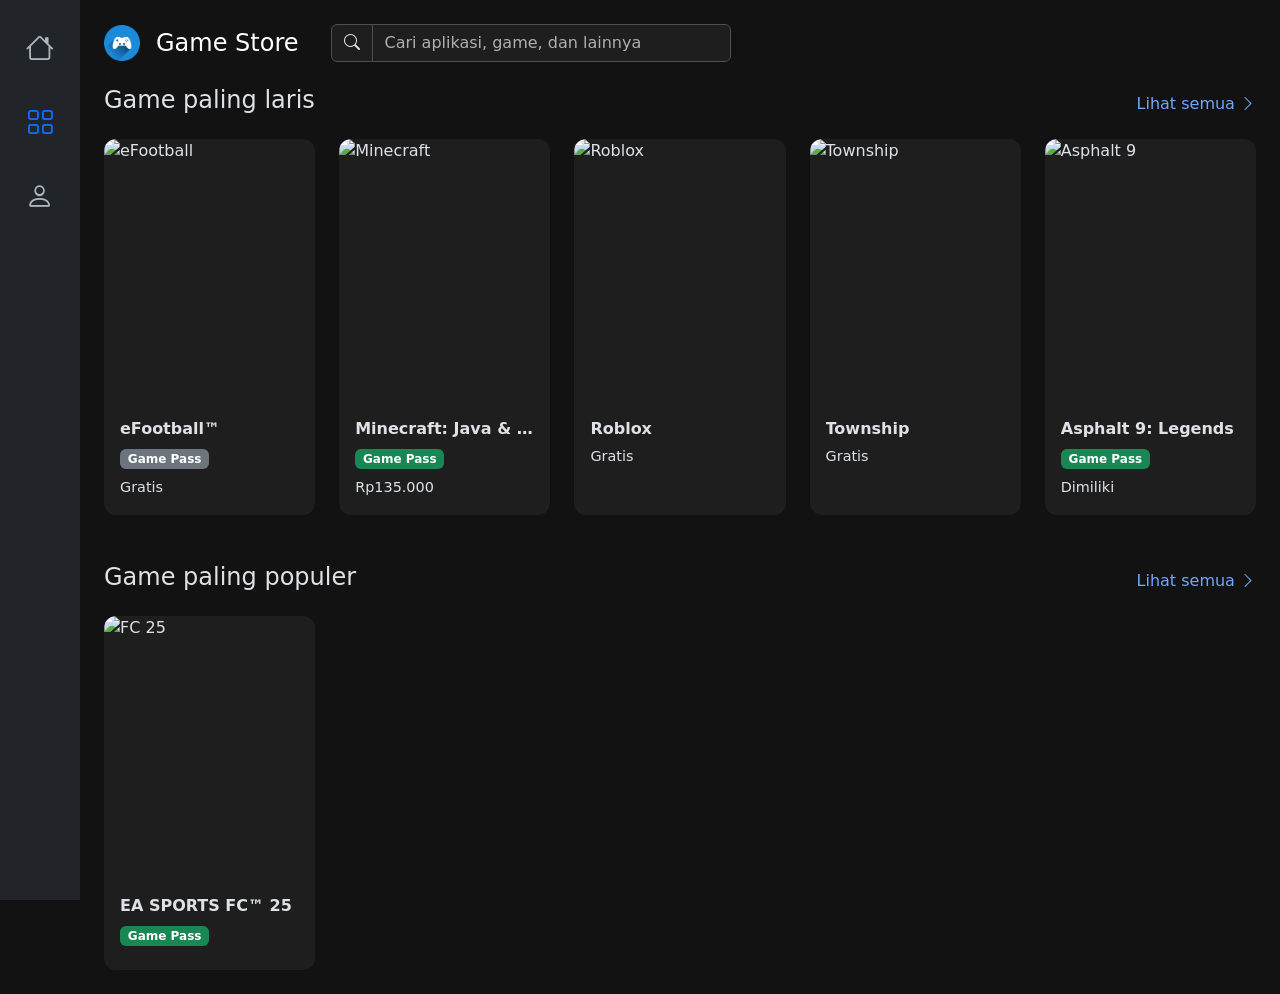
==== kategori.html @ 6d3546c5 "01" ====
<!DOCTYPE html>
<html lang="id" data-bs-theme="dark">
<head>
    <meta charset="UTF-8">
    <meta name="viewport" content="width=device-width, initial-scale=1.0">
    <title>Game Store</title>
    <link href="assets/img/video-games-icon-png-9.jpg" rel="icon">
    <link href="assets/img/video-games-icon-png-9.jpg" rel="apple-touch-icon">
    <link href="https://cdn.jsdelivr.net/npm/bootstrap@5.3.3/dist/css/bootstrap.min.css" rel="stylesheet">
    <link href="https://cdn.jsdelivr.net/npm/bootstrap-icons@1.11.3/font/bootstrap-icons.min.css" rel="stylesheet">
    <link rel="stylesheet" href="assets/style.css">
</head>
<body>

    <div class="d-flex">
        <nav class="sidebar offcanvas-lg offcanvas-start p-3 bg-dark" tabindex="-1">
            <div class="offcanvas-header d-lg-none">
                <h5 class="offcanvas-title" id="sidebarLabel">Menu</h5>
                <button type="button" class="btn-close" data-bs-dismiss="offcanvas" aria-label="Close" data-bs-target="#sidebar"></button>
            </div>
            <div class="offcanvas-body d-flex flex-column p-0">
                <ul class="nav nav-pills flex-column mb-auto">
                    <li class="nav-item">
                        <a href="index.html" class="nav-link" title="Beranda"><i class="bi bi-house"></i></a>
                    </li>
                    <li class="nav-item">
                        <a href="kategori.html" class="nav-link active" title="Kategori"><i class="bi bi-grid"></i></a>
                    </li>
                    <li>
                        <a href="profile.html" class="nav-link" title="Profil"><i class="bi bi-person"></i></a>
                    </li>
                </ul>
            </div>
        </nav>

        <main class="content-area p-4">
            <header class="d-flex align-items-center gap-3 mb-4">
                <!-- <button class="btn d-lg-none p-0" type="button" data-bs-toggle="offcanvas" data-bs-target="#sidebar" aria-controls="sidebar">
                    <i class="bi bi-list fs-2"></i>
                </button> -->
                <a href="index.html" class="d-flex align-items-center gap-3 text-decoration-none text-white me-3">
                    <img src="assets/img/video-games-icon-png-9.jpg" alt="Game Store Logo" class="header-icon">
                    <h1 class="h4 mb-0 d-none d-sm-block">Game Store</h1>
                </a>
                <div class="input-group search-bar-wrapper flex-grow-1">
                    <span class="input-group-text"><i class="bi bi-search"></i></span>
                    <input type="text" class="form-control search-bar" placeholder="Cari aplikasi, game, dan lainnya">
                </div>
            </header>

            <section class="mb-5">
                <div class="d-flex justify-content-between align-items-center mb-3">
                    <h2 class="h4">Game paling laris</h2>
                    <a href="#" class="text-decoration-none">Lihat semua <i class="bi bi-chevron-right"></i></a>
                </div>
                
                <div class="row row-cols-2 row-cols-sm-2 row-cols-md-3 row-cols-lg-4 row-cols-xl-5 g-4">
                    <div class="col">
                        <div class="card game-card h-100">
                            <img src="https://placehold.co/600x800/2a9d8f/white?text=eFootball" class="card-img-top" alt="eFootball">
                            <div class="card-body">
                                <h5 class="card-title">eFootball™</h5>
                                <span class="badge bg-secondary mb-2">Game Pass</span>
                                <p class="card-text price">Gratis</p>
                            </div>
                        </div>
                    </div>
                    <div class="col">
                        <div class="card game-card h-100">
                            <img src="https://placehold.co/600x800/e9c46a/black?text=Minecraft" class="card-img-top" alt="Minecraft">
                            <div class="card-body">
                                <h5 class="card-title">Minecraft: Java & Bedrock</h5>
                                <span class="badge bg-success mb-2">Game Pass</span>
                                <p class="card-text price">Rp135.000</p>
                            </div>
                        </div>
                    </div>
                    <div class="col">
                        <div class="card game-card h-100">
                            <img src="https://placehold.co/600x800/f4a261/black?text=Roblox" class="card-img-top" alt="Roblox">
                            <div class="card-body">
                                <h5 class="card-title">Roblox</h5>
                                <p class="card-text price">Gratis</p>
                            </div>
                        </div>
                    </div>
                    <div class="col">
                        <div class="card game-card h-100">
                            <img src="https://placehold.co/600x800/e76f51/white?text=Township" class="card-img-top" alt="Township">
                            <div class="card-body">
                                <h5 class="card-title">Township</h5>
                                <p class="card-text price">Gratis</p>
                            </div>
                        </div>
                    </div>
                    <div class="col">
                        <div class="card game-card h-100">
                            <img src="https://placehold.co/600x800/264653/white?text=Asphalt+9" class="card-img-top" alt="Asphalt 9">
                            <div class="card-body">
                                <h5 class="card-title">Asphalt 9: Legends</h5>
                                <span class="badge bg-success mb-2">Game Pass</span>
                                <p class="card-text price">Dimiliki</p>
                            </div>
                        </div>
                    </div>
                </div>
            </section>

            <section>
                <div class="d-flex justify-content-between align-items-center mb-3">
                    <h2 class="h4">Game paling populer</h2>
                    <a href="#" class="text-decoration-none">Lihat semua <i class="bi bi-chevron-right"></i></a>
                </div>
                
                <div class="row row-cols-2 row-cols-sm-2 row-cols-md-3 row-cols-lg-4 row-cols-xl-5 g-4">
                    <div class="col">
                        <div class="card game-card h-100">
                            <img src="https://placehold.co/600x800/9b59b6/white?text=FC+25" class="card-img-top" alt="FC 25">
                            <div class="card-body">
                                <h5 class="card-title">EA SPORTS FC™ 25</h5>
                                <span class="badge bg-success mb-2">Game Pass</span>
                            </div>
                        </div>
                    </div>
                    </div>
            </section>
        </main>

        <a href="#" class="scroll-top d-flex align-items-center justify-content-center">
            <i class="bi bi-arrow-up-short"></i>
        </a>
    </div>

    <nav class="mobile-bottom-nav d-lg-none">
        <a href="index.html" class="nav-link">
            <i class="bi bi-house"></i>
            <span>Beranda</span>
        </a>
        <a href="kategori.html" class="nav-link active">
            <i class="bi bi-grid"></i>
            <span>Kategori</span>
        </a>
        <a href="profile.html" class="nav-link">
            <i class="bi bi-person"></i>
            <span>Profil</span>
        </a>
    </nav>

    <script src="https://cdn.jsdelivr.net/npm/bootstrap@5.3.3/dist/js/bootstrap.bundle.min.js"></script>

    <script>
        // --- Script untuk Popover (Sudah ada) ---
        const popoverTriggerList = document.querySelectorAll('[data-bs-toggle="popover"]');
        const popoverList = [...popoverTriggerList].map(popoverTriggerEl => new bootstrap.Popover(popoverTriggerEl, {
            container: 'body'
        }));

        // --- BARU: Script untuk Scroll-to-Top ---
        const scrollTop = document.querySelector('.scroll-top');
        if (scrollTop) {
            const togglescrollTop = function() {
                window.scrollY > 100 ? scrollTop.classList.add('active') : scrollTop.classList.remove('active');
            }
            window.addEventListener('load', togglescrollTop);
            document.addEventListener('scroll', togglescrollTop);
            scrollTop.addEventListener('click', (e) => {
                e.preventDefault();
                window.scrollTo({
                    top: 0,
                    behavior: 'smooth'
                });
            });
        }
    </script>
</body>
</html>
---- assets/style.css ----
/* Mengatur warna dasar untuk tema gelap */
:root {
    --sidebar-width: 80px;
    --dark-bg: #121212;
    --card-bg: #1e1e1e;
    --hover-bg: #2a2a2a;
    --white-bg: #c7e9ef;
}

body {
    background-color: var(--dark-bg);
    min-height: 100vh;
    overflow-x: hidden; /* Mencegah scroll horizontal */
}

/* --- Sidebar Responsif --- */

/* Aturan untuk Desktop (Layar Lebar): Sidebar menempel/fixed */
@media (min-width: 992px) {
    .sidebar.offcanvas-lg {
        /* Override perilaku offcanvas Bootstrap di desktop */
        transform: none;
        visibility: visible !important;
        
        /* Terapkan gaya sidebar fixed HANYA di desktop */
        width: var(--sidebar-width);
        height: 100vh;
        position: fixed;
        top: 0;
        left: 0;
        /* DIUBAH: Warna background menjadi biru */
        background-color: var(--card-bg);
        z-index: 1000;
    }

    .content-area {
        margin-left: var(--sidebar-width);
        width: calc(100% - var(--sidebar-width));
    }
}

/* Aturan untuk Mobile (Layar Kecil): Layout full-width */
@media (max-width: 991.98px) {
    .sidebar.offcanvas-start {
        width: var(--sidebar-width);
    }
    
    .sidebar .offcanvas-body {
        padding: 0 !important;
    }

    .content-area {
        margin-left: 0;
        width: 100%;
    }
}

/* Style Link Sidebar Umum (Berlaku di mobile & desktop) */
.sidebar .nav-link {
    font-size: 1.75rem;
    color: var(--bs-gray-500);
    text-align: center;
    padding: 0.75rem 0;
    border-radius: 0.5rem;
    margin-bottom: 0.5rem;
}

.sidebar .nav-link:hover {
    color: var(--bs-light);
    background-color: var(--hover-bg);
}

.sidebar .nav-link.active {
    color: var(--bs-primary);
    background-color: transparent;
}

/* --- Header --- */
.header-icon {
    height: 36px;
    width: auto;
    border-radius: 6px;
}

.search-bar-wrapper {
    max-width: 400px;
}

.search-bar-wrapper .input-group-text,
.search-bar {
    background-color: var(--card-bg);
    border: 1px solid var(--bs-border-color);
}

.search-bar:focus {
    background-color: var(--card-bg);
    box-shadow: none;
    border-color: var(--bs-primary);
}

/* --- Game Cards --- */
.game-card {
    background-color: var(--card-bg);
    border: none;
    border-radius: 0.75rem;
    overflow: hidden;
    color: var(--bs-body-color);
}

.game-card img {
    aspect-ratio: 4 / 5;
    object-fit: cover;
}

.game-card .card-body {
    padding: 1rem;
}

.game-card .card-title {
    font-size: 1rem;
    font-weight: 600;
    white-space: nowrap;
    overflow: hidden;
    text-overflow: ellipsis;
}

.game-card .price {
    font-size: 0.9rem;
    font-weight: 500;
    margin-bottom: 0;
}

/* --- Profile List (profile.html) --- */
.profile-list .list-group-item {
    background-color: var(--card-bg);
    border: 1px solid var(--bs-border-color);
    margin-bottom: 0.75rem;
    border-radius: 0.75rem !important;
    padding: 1.25rem;
    transition: background-color 0.2s ease-in-out;
}

.profile-list .list-group-item:hover {
    background-color: var(--hover-bg);
}

.profile-list .list-group-item i {
    color: var(--bs-gray-400);
}

.profile-list .list-group-item strong {
    font-size: 1rem;
    color: var(--bs-body-color);
}
/* --- Penyesuaian Swiper Slider --- */
.member-slider {
    /* Beri sedikit ruang agar tombol navigasi tidak menimpa kartu */
    padding: 0 40px;
}

.swiper-button-next::after,
.swiper-button-prev::after {
    /* Membuat ikon panah lebih kecil */
    font-size: 1.5rem !important;
}

.swiper-button-next,
.swiper-button-prev {
    /* Mengubah warna panah menjadi putih agar terlihat */
    color: var(--bs-light) !important;
    opacity: 0.6;
    transition: opacity 0.2s ease;
}

.swiper-button-next:hover,
.swiper-button-prev:hover {
    opacity: 1;
}

/* Sembunyikan tombol di layar sangat kecil agar tidak sempit */
@media (max-width: 576px) {
    .member-slider {
        padding: 0;
    }
    .swiper-button-next,
    .swiper-button-prev {
        display: none;
    }
}
/* --- BARU: Tombol Scroll ke Atas --- */
.scroll-top {
  position: fixed;
  visibility: hidden;
  opacity: 0;
  right: 15px;
  bottom: 15px; /* Akan diubah di mobile */
  z-index: 999;
  background: var(--bs-primary); /* Menggunakan warna biru Bootstrap */
  width: 40px;
  height: 40px;
  border-radius: 50%;
  transition: all 0.4s;
  text-decoration: none;
}

.scroll-top i {
  font-size: 28px;
  color: #fff;
  line-height: 0;
}

.scroll-top:hover {
  background: #0b5ed7; /* Biru sedikit lebih gelap saat hover */
  color: #fff;
}

.scroll-top.active {
  visibility: visible;
  opacity: 1;
}

/* --- BARU: Navigasi Bawah Mobile --- */
.mobile-bottom-nav {
  position: fixed;
  bottom: 0;
  left: 0;
  right: 0;
  z-index: 1000;
  background-color: var(--card-bg); /* Menggunakan warna card dari tema Anda */
  border-top: 1px solid var(--bs-border-color);
  padding: 0.5rem 0;
  display: flex;
  justify-content: space-around;
  box-shadow: 0 -2px 10px rgba(0,0,0,0.2); /* Bayangan agar terlihat */
}

.mobile-bottom-nav .nav-link {
  display: flex;
  flex-direction: column;
  align-items: center;
  text-align: center;
  color: var(--bs-gray-500); /* Warna ikon non-aktif */
  font-size: 0.75rem;
  padding: 0.25rem 0.5rem;
  text-decoration: none;
}

.mobile-bottom-nav .nav-link i {
  font-size: 1.5rem;
  margin-bottom: 2px;
}

.mobile-bottom-nav .nav-link.active {
  color: var(--bs-primary); /* Warna ikon aktif */
  background-color: transparent;
}

/* Penyesuaian untuk mobile agar konten tidak tertutup nav */
@media (max-width: 991.98px) {
  body {
    /* Beri ruang di bawah untuk nav */
    padding-bottom: 70px !important; 
  }
  
  .scroll-top {
    /* Naikkan tombol scroll agar di atas nav */
    bottom: 85px; 
  }
}
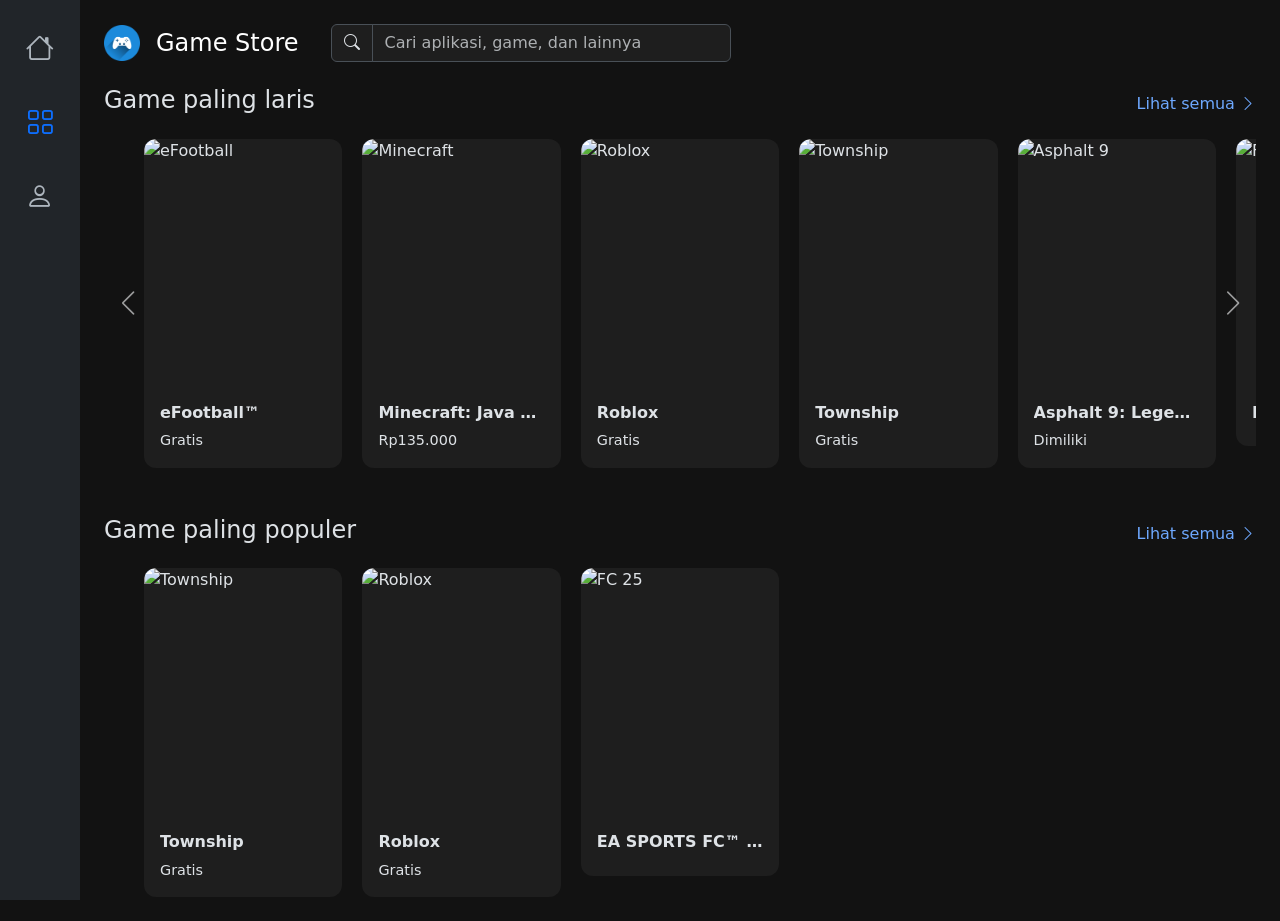
==== commit 286d4ac8: "02" ====
--- a/kategori.html
+++ b/kategori.html
@@ -8,6 +8,7 @@
     <link href="assets/img/video-games-icon-png-9.jpg" rel="apple-touch-icon">
     <link href="https://cdn.jsdelivr.net/npm/bootstrap@5.3.3/dist/css/bootstrap.min.css" rel="stylesheet">
     <link href="https://cdn.jsdelivr.net/npm/bootstrap-icons@1.11.3/font/bootstrap-icons.min.css" rel="stylesheet">
+    <link rel="stylesheet" href="https://cdn.jsdelivr.net/npm/swiper@11/swiper-bundle.min.css" />
     <link rel="stylesheet" href="assets/style.css">
 </head>
 <body>
@@ -35,9 +36,6 @@
 
         <main class="content-area p-4">
             <header class="d-flex align-items-center gap-3 mb-4">
-                <!-- <button class="btn d-lg-none p-0" type="button" data-bs-toggle="offcanvas" data-bs-target="#sidebar" aria-controls="sidebar">
-                    <i class="bi bi-list fs-2"></i>
-                </button> -->
                 <a href="index.html" class="d-flex align-items-center gap-3 text-decoration-none text-white me-3">
                     <img src="assets/img/video-games-icon-png-9.jpg" alt="Game Store Logo" class="header-icon">
                     <h1 class="h4 mb-0 d-none d-sm-block">Game Store</h1>
@@ -51,78 +49,117 @@
             <section class="mb-5">
                 <div class="d-flex justify-content-between align-items-center mb-3">
                     <h2 class="h4">Game paling laris</h2>
-                    <a href="#" class="text-decoration-none">Lihat semua <i class="bi bi-chevron-right"></i></a>
+                    <a href="ketegori_palinglaris.html" class="text-decoration-none">Lihat semua <i class="bi bi-chevron-right"></i></a>
                 </div>
                 
-                <div class="row row-cols-2 row-cols-sm-2 row-cols-md-3 row-cols-lg-4 row-cols-xl-5 g-4">
-                    <div class="col">
-                        <div class="card game-card h-100">
-                            <img src="https://placehold.co/600x800/2a9d8f/white?text=eFootball" class="card-img-top" alt="eFootball">
-                            <div class="card-body">
-                                <h5 class="card-title">eFootball™</h5>
-                                <span class="badge bg-secondary mb-2">Game Pass</span>
-                                <p class="card-text price">Gratis</p>
-                            </div>
-                        </div>
+                <div class="swiper member-slider game-slider-laris">
+                    <div class="swiper-wrapper">
+                        
+                        <div class="swiper-slide">
+                            <div class="card game-card h-100">
+                                <img src="https://placehold.co/600x800/2a9d8f/white?text=eFootball" class="card-img-top" alt="eFootball">
+                                <div class="card-body">
+                                    <h5 class="card-title">eFootball™</h5>
+                                    <span class="badge bg-secondary mb-2"></span>
+                                    <p class="card-text price">Gratis</p>
+                                </div>
+                            </div>
+                        </div>
+                        <div class="swiper-slide">
+                            <div class="card game-card h-100">
+                                <img src="https://placehold.co/600x800/e9c46a/black?text=Minecraft" class="card-img-top" alt="Minecraft">
+                                <div class="card-body">
+                                    <h5 class="card-title">Minecraft: Java & Bedrock</h5>
+                                    <span class="badge bg-success mb-2"></span>
+                                    <p class="card-text price">Rp135.000</p>
+                                </div>
+                            </div>
+                        </div>
+                        <div class="swiper-slide">
+                            <div class="card game-card h-100">
+                                <img src="https://placehold.co/600x800/f4a261/black?text=Roblox" class="card-img-top" alt="Roblox">
+                                <div class="card-body">
+                                    <h5 class="card-title">Roblox</h5>
+                                    <p class="card-text price">Gratis</p>
+                                </div>
+                            </div>
+                        </div>
+                        <div class="swiper-slide">
+                            <div class="card game-card h-100">
+                                <img src="https://placehold.co/600x800/e76f51/white?text=Township" class="card-img-top" alt="Township">
+                                <div class="card-body">
+                                    <h5 class="card-title">Township</h5>
+                                    <p class="card-text price">Gratis</p>
+                                </div>
+                            </div>
+                        </div>
+                        <div class="swiper-slide">
+                            <div class="card game-card h-100">
+                                <img src="https://placehold.co/600x800/264653/white?text=Asphalt+9" class="card-img-top" alt="Asphalt 9">
+                                <div class="card-body">
+                                    <h5 class="card-title">Asphalt 9: Legends</h5>
+                                    <span class="badge bg-success mb-2"></span>
+                                    <p class="card-text price">Dimiliki</p>
+                                </div>
+                            </div>
+                        </div>
+                        <div class="swiper-slide">
+                            <div class="card game-card h-100">
+                                <img src="https://placehold.co/600x800/9b59b6/white?text=FC+25" class="card-img-top" alt="FC 25">
+                                <div class="card-body">
+                                    <h5 class="card-title">EA SPORTS FC™ 25</h5>
+                                    <span class="badge bg-success mb-2"></span>
+                                </div>
+                            </div>
+                        </div>
+
                     </div>
-                    <div class="col">
-                        <div class="card game-card h-100">
-                            <img src="https://placehold.co/600x800/e9c46a/black?text=Minecraft" class="card-img-top" alt="Minecraft">
-                            <div class="card-body">
-                                <h5 class="card-title">Minecraft: Java & Bedrock</h5>
-                                <span class="badge bg-success mb-2">Game Pass</span>
-                                <p class="card-text price">Rp135.000</p>
-                            </div>
-                        </div>
-                    </div>
-                    <div class="col">
-                        <div class="card game-card h-100">
-                            <img src="https://placehold.co/600x800/f4a261/black?text=Roblox" class="card-img-top" alt="Roblox">
-                            <div class="card-body">
-                                <h5 class="card-title">Roblox</h5>
-                                <p class="card-text price">Gratis</p>
-                            </div>
-                        </div>
-                    </div>
-                    <div class="col">
-                        <div class="card game-card h-100">
-                            <img src="https://placehold.co/600x800/e76f51/white?text=Township" class="card-img-top" alt="Township">
-                            <div class="card-body">
-                                <h5 class="card-title">Township</h5>
-                                <p class="card-text price">Gratis</p>
-                            </div>
-                        </div>
-                    </div>
-                    <div class="col">
-                        <div class="card game-card h-100">
-                            <img src="https://placehold.co/600x800/264653/white?text=Asphalt+9" class="card-img-top" alt="Asphalt 9">
-                            <div class="card-body">
-                                <h5 class="card-title">Asphalt 9: Legends</h5>
-                                <span class="badge bg-success mb-2">Game Pass</span>
-                                <p class="card-text price">Dimiliki</p>
-                            </div>
-                        </div>
-                    </div>
+                    <div class="swiper-button-next"></div>
+                    <div class="swiper-button-prev"></div>
                 </div>
             </section>
 
             <section>
                 <div class="d-flex justify-content-between align-items-center mb-3">
                     <h2 class="h4">Game paling populer</h2>
-                    <a href="#" class="text-decoration-none">Lihat semua <i class="bi bi-chevron-right"></i></a>
+                    <a href="kategori_populer.html" class="text-decoration-none">Lihat semua <i class="bi bi-chevron-right"></i></a>
                 </div>
                 
-                <div class="row row-cols-2 row-cols-sm-2 row-cols-md-3 row-cols-lg-4 row-cols-xl-5 g-4">
-                    <div class="col">
-                        <div class="card game-card h-100">
-                            <img src="https://placehold.co/600x800/9b59b6/white?text=FC+25" class="card-img-top" alt="FC 25">
-                            <div class="card-body">
-                                <h5 class="card-title">EA SPORTS FC™ 25</h5>
-                                <span class="badge bg-success mb-2">Game Pass</span>
-                            </div>
-                        </div>
+                <div class="swiper member-slider game-slider-populer">
+                    <div class="swiper-wrapper">
+                        
+                        <div class="swiper-slide">
+                            <div class="card game-card h-100">
+                                <img src="https://placehold.co/600x800/9b59b6/white?text=FC+25" class="card-img-top" alt="FC 25">
+                                <div class="card-body">
+                                    <h5 class="card-title">EA SPORTS FC™ 25</h5>
+                                    <span class="badge bg-success mb-2"></span>
+                                </div>
+                            </div>
+                        </div>
+                         <div class="swiper-slide">
+                            <div class="card game-card h-100">
+                                <img src="https://placehold.co/600x800/e76f51/white?text=Township" class="card-img-top" alt="Township">
+                                <div class="card-body">
+                                    <h5 class="card-title">Township</h5>
+                                    <p class="card-text price">Gratis</p>
+                                </div>
+                            </div>
+                        </div>
+                        <div class="swiper-slide">
+                            <div class="card game-card h-100">
+                                <img src="https://placehold.co/600x800/f4a261/black?text=Roblox" class="card-img-top" alt="Roblox">
+                                <div class="card-body">
+                                    <h5 class="card-title">Roblox</h5>
+                                    <p class="card-text price">Gratis</p>
+                                </div>
+                            </div>
+                        </div>
+
                     </div>
-                    </div>
+                    <div class="swiper-button-next"></div>
+                    <div class="swiper-button-prev"></div>
+                </div>
             </section>
         </main>
 
@@ -147,6 +184,7 @@
     </nav>
 
     <script src="https://cdn.jsdelivr.net/npm/bootstrap@5.3.3/dist/js/bootstrap.bundle.min.js"></script>
+    <script src="https://cdn.jsdelivr.net/npm/swiper@11/swiper-bundle.min.js"></script>
 
     <script>
         // --- Script untuk Popover (Sudah ada) ---
@@ -155,7 +193,7 @@
             container: 'body'
         }));
 
-        // --- BARU: Script untuk Scroll-to-Top ---
+        // --- Script untuk Scroll-to-Top (Sudah ada) ---
         const scrollTop = document.querySelector('.scroll-top');
         if (scrollTop) {
             const togglescrollTop = function() {
@@ -172,5 +210,41 @@
             });
         }
     </script>
+
+    <script>
+        // --- Opsi BERSAMA untuk Slider Game (yang tidak berubah) ---
+        const baseGameSliderOptions = {
+            loop: true,
+            navigation: {
+                nextEl: '.swiper-button-next',
+                prevEl: '.swiper-button-prev',
+            },
+            breakpoints: {
+                320: { slidesPerView: 2, spaceBetween: 15 }, 
+                576: { slidesPerView: 2, spaceBetween: 15 },
+                768: { slidesPerView: 3, spaceBetween: 20 },
+                992: { slidesPerView: 4, spaceBetween: 20 },
+                1200: { slidesPerView: 5, spaceBetween: 20 }
+            }
+        };
+
+        // --- Inisialisasi Slider "Paling Laris" (3 detik) ---
+        const swiperLaris = new Swiper('.game-slider-laris', {
+            ...baseGameSliderOptions, // Menggunakan opsi bersama
+            autoplay: { // Menambahkan autoplay spesifik
+                delay: 3000, // 3 detik
+                disableOnInteraction: false,
+            },
+        });
+
+        // --- Inisialisasi Slider "Paling Populer" (5 detik) ---
+        const swiperPopuler = new Swiper('.game-slider-populer', {
+            ...baseGameSliderOptions, // Menggunakan opsi bersama
+            autoplay: { // Menambahkan autoplay spesifik
+                delay: 4000, // 5 detik
+                disableOnInteraction: false,
+            },
+        });
+    </script>
 </body>
 </html>
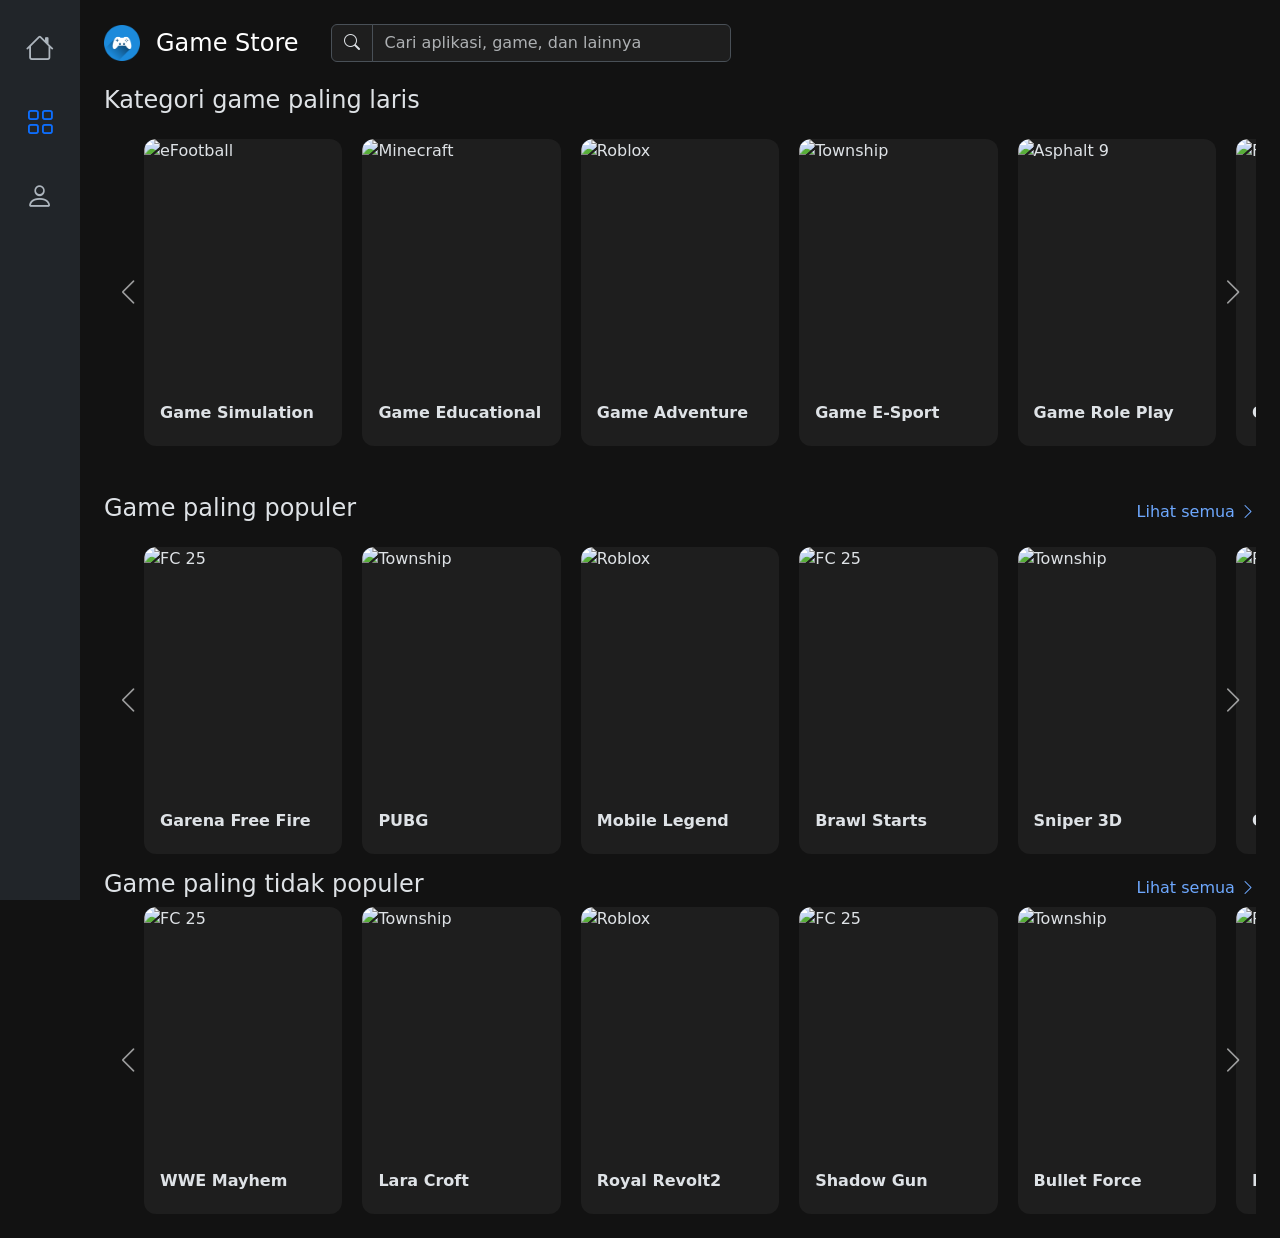
==== commit 1f50d00b: "add2" ====
--- a/kategori.html
+++ b/kategori.html
@@ -48,8 +48,7 @@
 
             <section class="mb-5">
                 <div class="d-flex justify-content-between align-items-center mb-3">
-                    <h2 class="h4">Game paling laris</h2>
-                    <a href="ketegori_palinglaris.html" class="text-decoration-none">Lihat semua <i class="bi bi-chevron-right"></i></a>
+                    <h2 class="h4">Kategori game paling laris</h2>
                 </div>
                 
                 <div class="swiper member-slider game-slider-laris">
@@ -57,57 +56,52 @@
                         
                         <div class="swiper-slide">
                             <div class="card game-card h-100">
-                                <img src="https://placehold.co/600x800/2a9d8f/white?text=eFootball" class="card-img-top" alt="eFootball">
-                                <div class="card-body">
-                                    <h5 class="card-title">eFootball™</h5>
-                                    <span class="badge bg-secondary mb-2"></span>
-                                    <p class="card-text price">Gratis</p>
-                                </div>
-                            </div>
-                        </div>
-                        <div class="swiper-slide">
-                            <div class="card game-card h-100">
-                                <img src="https://placehold.co/600x800/e9c46a/black?text=Minecraft" class="card-img-top" alt="Minecraft">
-                                <div class="card-body">
-                                    <h5 class="card-title">Minecraft: Java & Bedrock</h5>
-                                    <span class="badge bg-success mb-2"></span>
-                                    <p class="card-text price">Rp135.000</p>
-                                </div>
-                            </div>
-                        </div>
-                        <div class="swiper-slide">
-                            <div class="card game-card h-100">
-                                <img src="https://placehold.co/600x800/f4a261/black?text=Roblox" class="card-img-top" alt="Roblox">
-                                <div class="card-body">
-                                    <h5 class="card-title">Roblox</h5>
-                                    <p class="card-text price">Gratis</p>
-                                </div>
-                            </div>
-                        </div>
-                        <div class="swiper-slide">
-                            <div class="card game-card h-100">
-                                <img src="https://placehold.co/600x800/e76f51/white?text=Township" class="card-img-top" alt="Township">
-                                <div class="card-body">
-                                    <h5 class="card-title">Township</h5>
-                                    <p class="card-text price">Gratis</p>
-                                </div>
-                            </div>
-                        </div>
-                        <div class="swiper-slide">
-                            <div class="card game-card h-100">
-                                <img src="https://placehold.co/600x800/264653/white?text=Asphalt+9" class="card-img-top" alt="Asphalt 9">
-                                <div class="card-body">
-                                    <h5 class="card-title">Asphalt 9: Legends</h5>
-                                    <span class="badge bg-success mb-2"></span>
-                                    <p class="card-text price">Dimiliki</p>
-                                </div>
-                            </div>
-                        </div>
-                        <div class="swiper-slide">
-                            <div class="card game-card h-100">
-                                <img src="https://placehold.co/600x800/9b59b6/white?text=FC+25" class="card-img-top" alt="FC 25">
-                                <div class="card-body">
-                                    <h5 class="card-title">EA SPORTS FC™ 25</h5>
+                                <img src="https://placehold.co/600x800/2a9d8f/white?text=Simulation" class="card-img-top" alt="eFootball">
+                                <div class="card-body">
+                                    <h5 class="card-title">Game Simulation</h5>
+                                    
+                                </div>
+                            </div>
+                        </div>
+                        <div class="swiper-slide">
+                            <div class="card game-card h-100">
+                                <img src="https://placehold.co/600x800/e9c46a/black?text=Educational" class="card-img-top" alt="Minecraft">
+                                <div class="card-body">
+                                    <h5 class="card-title">Game Educational</h5>
+                                </div>
+                            </div>
+                        </div>
+                        <div class="swiper-slide">
+                            <div class="card game-card h-100">
+                                <img src="https://placehold.co/600x800/f4a261/black?text=Adventure" class="card-img-top" alt="Roblox">
+                                <div class="card-body">
+                                    <h5 class="card-title">Game Adventure</h5>
+                                    
+                                </div>
+                            </div>
+                        </div>
+                        <div class="swiper-slide">
+                            <div class="card game-card h-100">
+                                <img src="https://placehold.co/600x800/e76f51/white?text=E-Sport" class="card-img-top" alt="Township">
+                                <div class="card-body">
+                                    <h5 class="card-title">Game E-Sport</h5>
+                                    
+                                </div>
+                            </div>
+                        </div>
+                        <div class="swiper-slide">
+                            <div class="card game-card h-100">
+                                <img src="https://placehold.co/600x800/264653/white?text=Role+Play" class="card-img-top" alt="Asphalt 9">
+                                <div class="card-body">
+                                    <h5 class="card-title">Game Role Play</h5>
+                                </div>
+                            </div>
+                        </div>
+                        <div class="swiper-slide">
+                            <div class="card game-card h-100">
+                                <img src="https://placehold.co/600x800/9b59b6/white?text=Casual" class="card-img-top" alt="FC 25">
+                                <div class="card-body">
+                                    <h5 class="card-title">Game Casual</h5>
                                     <span class="badge bg-success mb-2"></span>
                                 </div>
                             </div>
@@ -130,28 +124,196 @@
                         
                         <div class="swiper-slide">
                             <div class="card game-card h-100">
-                                <img src="https://placehold.co/600x800/9b59b6/white?text=FC+25" class="card-img-top" alt="FC 25">
-                                <div class="card-body">
-                                    <h5 class="card-title">EA SPORTS FC™ 25</h5>
-                                    <span class="badge bg-success mb-2"></span>
-                                </div>
-                            </div>
-                        </div>
-                         <div class="swiper-slide">
-                            <div class="card game-card h-100">
-                                <img src="https://placehold.co/600x800/e76f51/white?text=Township" class="card-img-top" alt="Township">
-                                <div class="card-body">
-                                    <h5 class="card-title">Township</h5>
-                                    <p class="card-text price">Gratis</p>
-                                </div>
-                            </div>
-                        </div>
-                        <div class="swiper-slide">
-                            <div class="card game-card h-100">
-                                <img src="https://placehold.co/600x800/f4a261/black?text=Roblox" class="card-img-top" alt="Roblox">
-                                <div class="card-body">
-                                    <h5 class="card-title">Roblox</h5>
-                                    <p class="card-text price">Gratis</p>
+                                <img src="https://placehold.co/600x800/9b59b6/white?text=Garena+Free+Fire" class="card-img-top" alt="FC 25">
+                                <div class="card-body">
+                                    <h5 class="card-title">Garena Free Fire</h5>
+                                    <span class="badge bg-success mb-2"></span>
+                                </div>
+                            </div>
+                        </div>
+                         <div class="swiper-slide">
+                            <div class="card game-card h-100">
+                                <img src="https://placehold.co/600x800/e76f51/white?text=PUBG" class="card-img-top" alt="Township">
+                                <div class="card-body">
+                                    <h5 class="card-title">PUBG</h5>
+                                    
+                                </div>
+                            </div>
+                        </div>
+                        <div class="swiper-slide">
+                            <div class="card game-card h-100">
+                                <img src="https://placehold.co/600x800/f4a261/black?text=Mobile+Legend" class="card-img-top" alt="Roblox">
+                                <div class="card-body">
+                                    <h5 class="card-title">Mobile Legend</h5>
+                                    
+                                </div>
+                            </div>
+                        </div>
+                        <div class="swiper-slide">
+                            <div class="card game-card h-100">
+                                <img src="https://placehold.co/600x800/9b59b6/white?text=Brawl+Starts" class="card-img-top" alt="FC 25">
+                                <div class="card-body">
+                                    <h5 class="card-title">Brawl Starts</h5>
+                                    <span class="badge bg-success mb-2"></span>
+                                </div>
+                            </div>
+                        </div>
+                         <div class="swiper-slide">
+                            <div class="card game-card h-100">
+                                <img src="https://placehold.co/600x800/e76f51/white?text=Sniper+3D" class="card-img-top" alt="Township">
+                                <div class="card-body">
+                                    <h5 class="card-title">Sniper 3D</h5>
+                                    
+                                </div>
+                            </div>
+                        </div>
+                        <div class="swiper-slide">
+                            <div class="card game-card h-100">
+                                <img src="https://placehold.co/600x800/f4a261/black?text=Call+Of+Duty" class="card-img-top" alt="Roblox">
+                                <div class="card-body">
+                                    <h5 class="card-title">Call Of Duty</h5>
+                                    
+                                </div>
+                            </div>
+                        </div>
+                        <div class="swiper-slide">
+                            <div class="card game-card h-100">
+                                <img src="https://placehold.co/600x800/f4a261/black?text=Among+Us" class="card-img-top" alt="Roblox">
+                                <div class="card-body">
+                                    <h5 class="card-title">Amoung Us</h5>
+                                    
+                                </div>
+                            </div>
+                        </div>
+                        <div class="swiper-slide">
+                            <div class="card game-card h-100">
+                                <img src="https://placehold.co/600x800/9b59b6/white?text=Temple+Run+2" class="card-img-top" alt="FC 25">
+                                <div class="card-body">
+                                    <h5 class="card-title">Temple Run 2</h5>
+                                    <span class="badge bg-success mb-2"></span>
+                                </div>
+                            </div>
+                        </div>
+                         <div class="swiper-slide">
+                            <div class="card game-card h-100">
+                                <img src="https://placehold.co/600x800/e76f51/white?text=PUBG+Lite" class="card-img-top" alt="Township">
+                                <div class="card-body">
+                                    <h5 class="card-title">PUBG Lite</h5>
+                                    
+                                </div>
+                            </div>
+                        </div>
+                        <div class="swiper-slide">
+                            <div class="card game-card h-100">
+                                <img src="https://placehold.co/600x800/f4a261/black?text=Gangster+Vegas" class="card-img-top" alt="Roblox">
+                                <div class="card-body">
+                                    <h5 class="card-title">Gangster Vegas</h5>
+                                    
+                                </div>
+                            </div>
+                        </div>
+
+                    </div>
+                    <div class="swiper-button-next"></div>
+                    <div class="swiper-button-prev"></div>
+                </div>
+            </section>
+            <section>
+                <div class="d-flex justify-content-between align-items-center mt-3">
+                    <h2 class="h4">Game paling tidak populer</h2>
+                    <a href="kategori_tdkpopuler.html" class="text-decoration-none">Lihat semua <i class="bi bi-chevron-right"></i></a>
+                </div>
+                
+                <div class="swiper member-slider game-slider-populer">
+                    <div class="swiper-wrapper">
+                        
+                        <div class="swiper-slide">
+                            <div class="card game-card h-100">
+                                <img src="https://placehold.co/600x800/9b59b6/white?text=WWE+Mayhem" class="card-img-top" alt="FC 25">
+                                <div class="card-body">
+                                    <h5 class="card-title">WWE Mayhem</h5>
+                                    <span class="badge bg-success mb-2"></span>
+                                </div>
+                            </div>
+                        </div>
+                         <div class="swiper-slide">
+                            <div class="card game-card h-100">
+                                <img src="https://placehold.co/600x800/e76f51/white?text=Lara+Croft" class="card-img-top" alt="Township">
+                                <div class="card-body">
+                                    <h5 class="card-title">Lara Croft</h5>
+                                    
+                                </div>
+                            </div>
+                        </div>
+                        <div class="swiper-slide">
+                            <div class="card game-card h-100">
+                                <img src="https://placehold.co/600x800/f4a261/black?text=Royal+Revolt2" class="card-img-top" alt="Roblox">
+                                <div class="card-body">
+                                    <h5 class="card-title">Royal Revolt2</h5>
+                                    
+                                </div>
+                            </div>
+                        </div>
+                        <div class="swiper-slide">
+                            <div class="card game-card h-100">
+                                <img src="https://placehold.co/600x800/9b59b6/white?text=Shadow+Gun" class="card-img-top" alt="FC 25">
+                                <div class="card-body">
+                                    <h5 class="card-title">Shadow Gun</h5>
+                                    <span class="badge bg-success mb-2"></span>
+                                </div>
+                            </div>
+                        </div>
+                         <div class="swiper-slide">
+                            <div class="card game-card h-100">
+                                <img src="https://placehold.co/600x800/e76f51/white?text=Bullet+Force" class="card-img-top" alt="Township">
+                                <div class="card-body">
+                                    <h5 class="card-title">Bullet Force</h5>
+                                    
+                                </div>
+                            </div>
+                        </div>
+                        <div class="swiper-slide">
+                            <div class="card game-card h-100">
+                                <img src="https://placehold.co/600x800/f4a261/black?text=Modern+OPS" class="card-img-top" alt="Roblox">
+                                <div class="card-body">
+                                    <h5 class="card-title">Modern OPS</h5>
+                                    
+                                </div>
+                            </div>
+                        </div>
+                        <div class="swiper-slide">
+                            <div class="card game-card h-100">
+                                <img src="https://placehold.co/600x800/f4a261/black?text=Bed+Wars" class="card-img-top" alt="Roblox">
+                                <div class="card-body">
+                                    <h5 class="card-title">Bed Wars</h5>
+                                    
+                                </div>
+                            </div>
+                        </div>
+                        <div class="swiper-slide">
+                            <div class="card game-card h-100">
+                                <img src="https://placehold.co/600x800/9b59b6/white?text=Slap+Kings" class="card-img-top" alt="FC 25">
+                                <div class="card-body">
+                                    <h5 class="card-title">Slap Kings</h5>
+                                    <span class="badge bg-success mb-2"></span>
+                                </div>
+                            </div>
+                        </div>
+                         <div class="swiper-slide">
+                            <div class="card game-card h-100">
+                                <img src="https://placehold.co/600x800/e76f51/white?text=Vector+2" class="card-img-top" alt="Township">
+                                <div class="card-body">
+                                    <h5 class="card-title">Vector 2</h5>
+                                    
+                                </div>
+                            </div>
+                        </div>
+                        <div class="swiper-slide">
+                            <div class="card game-card h-100">
+                                <img src="https://placehold.co/600x800/f4a261/black?text=Murder+US" class="card-img-top" alt="Roblox">
+                                <div class="card-body">
+                                    <h5 class="card-title">Murder US</h5>
+                                    
                                 </div>
                             </div>
                         </div>
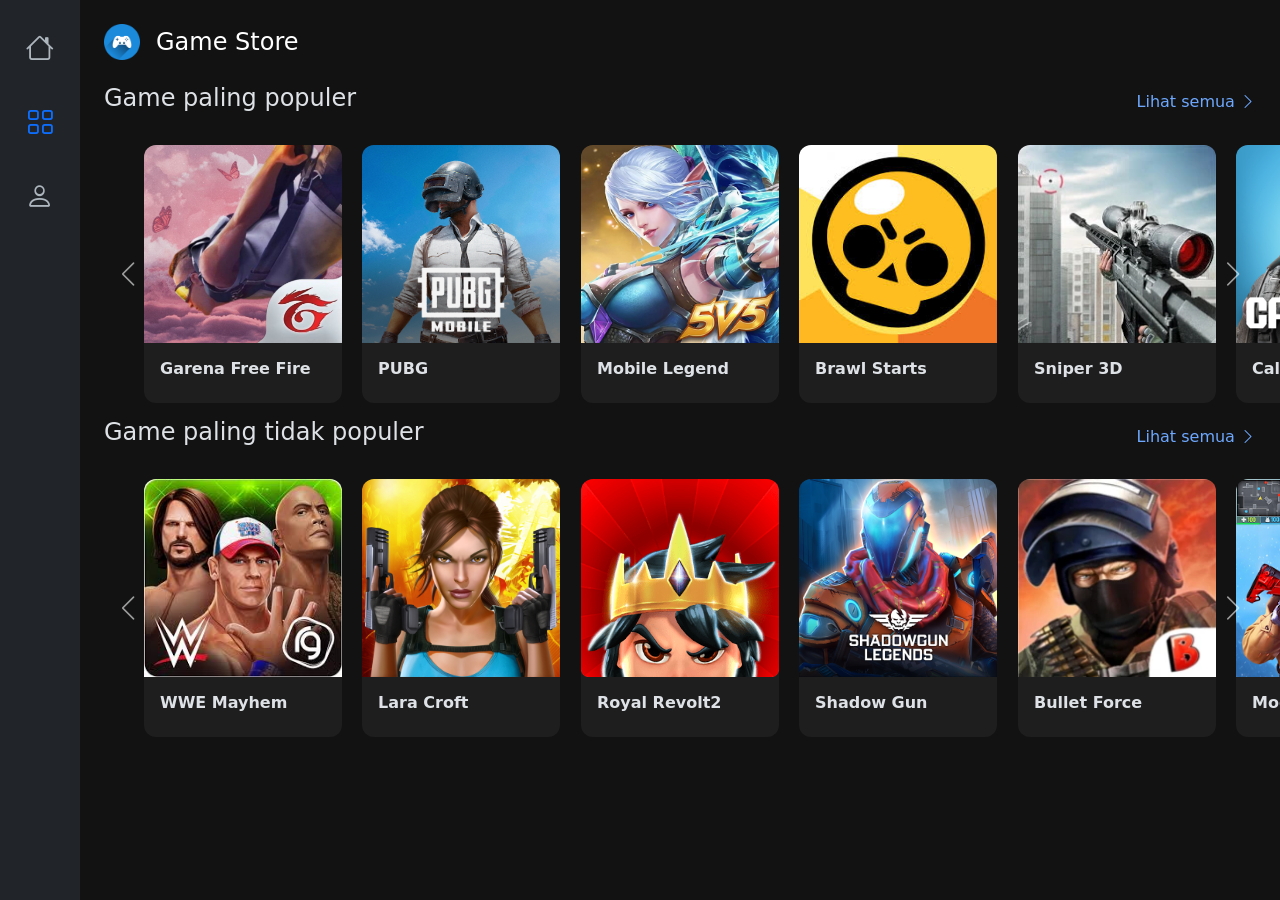
==== commit b65472a7: "update1" ====
--- a/kategori.html
+++ b/kategori.html
@@ -40,12 +40,12 @@
                     <img src="assets/img/video-games-icon-png-9.jpg" alt="Game Store Logo" class="header-icon">
                     <h1 class="h4 mb-0 d-none d-sm-block">Game Store</h1>
                 </a>
-                <div class="input-group search-bar-wrapper flex-grow-1">
+                <!-- <div class="input-group search-bar-wrapper flex-grow-1">
                     <span class="input-group-text"><i class="bi bi-search"></i></span>
                     <input type="text" class="form-control search-bar" placeholder="Cari aplikasi, game, dan lainnya">
-                </div>
+                </div> -->
             </header>
-
+<!-- 
             <section class="mb-5">
                 <div class="d-flex justify-content-between align-items-center mb-3">
                     <h2 class="h4">Kategori game paling laris</h2>
@@ -111,10 +111,10 @@
                     <div class="swiper-button-next"></div>
                     <div class="swiper-button-prev"></div>
                 </div>
-            </section>
+            </section> -->
 
             <section>
-                <div class="d-flex justify-content-between align-items-center mb-3">
+                <div class="d-flex justify-content-between align-items-center mb-4">
                     <h2 class="h4">Game paling populer</h2>
                     <a href="kategori_populer.html" class="text-decoration-none">Lihat semua <i class="bi bi-chevron-right"></i></a>
                 </div>
@@ -124,7 +124,7 @@
                         
                         <div class="swiper-slide">
                             <div class="card game-card h-100">
-                                <img src="https://placehold.co/600x800/9b59b6/white?text=Garena+Free+Fire" class="card-img-top" alt="FC 25">
+                                <img src="assets/img/app/ff.jpg" class="card-img-top" alt="Garena Free Fire">
                                 <div class="card-body">
                                     <h5 class="card-title">Garena Free Fire</h5>
                                     <span class="badge bg-success mb-2"></span>
@@ -133,7 +133,7 @@
                         </div>
                          <div class="swiper-slide">
                             <div class="card game-card h-100">
-                                <img src="https://placehold.co/600x800/e76f51/white?text=PUBG" class="card-img-top" alt="Township">
+                                <img src="assets/img/app/pubg.png" class="card-img-top" alt="PUBG">
                                 <div class="card-body">
                                     <h5 class="card-title">PUBG</h5>
                                     
@@ -142,7 +142,7 @@
                         </div>
                         <div class="swiper-slide">
                             <div class="card game-card h-100">
-                                <img src="https://placehold.co/600x800/f4a261/black?text=Mobile+Legend" class="card-img-top" alt="Roblox">
+                                <img src="assets/img/app/ml.jpg" class="card-img-top" alt="Mobile Legend">
                                 <div class="card-body">
                                     <h5 class="card-title">Mobile Legend</h5>
                                     
@@ -151,7 +151,7 @@
                         </div>
                         <div class="swiper-slide">
                             <div class="card game-card h-100">
-                                <img src="https://placehold.co/600x800/9b59b6/white?text=Brawl+Starts" class="card-img-top" alt="FC 25">
+                                <img src="assets/img/app/brawel.jpeg" class="card-img-top" alt="Brawl Starts">
                                 <div class="card-body">
                                     <h5 class="card-title">Brawl Starts</h5>
                                     <span class="badge bg-success mb-2"></span>
@@ -160,7 +160,7 @@
                         </div>
                          <div class="swiper-slide">
                             <div class="card game-card h-100">
-                                <img src="https://placehold.co/600x800/e76f51/white?text=Sniper+3D" class="card-img-top" alt="Township">
+                                <img src="assets/img/app/sniper3d.webp" class="card-img-top" alt="Sniper 3D">
                                 <div class="card-body">
                                     <h5 class="card-title">Sniper 3D</h5>
                                     
@@ -169,7 +169,7 @@
                         </div>
                         <div class="swiper-slide">
                             <div class="card game-card h-100">
-                                <img src="https://placehold.co/600x800/f4a261/black?text=Call+Of+Duty" class="card-img-top" alt="Roblox">
+                                <img src="assets/img/app/callofduty.png" class="card-img-top" alt="Call Of Duty">
                                 <div class="card-body">
                                     <h5 class="card-title">Call Of Duty</h5>
                                     
@@ -178,7 +178,7 @@
                         </div>
                         <div class="swiper-slide">
                             <div class="card game-card h-100">
-                                <img src="https://placehold.co/600x800/f4a261/black?text=Among+Us" class="card-img-top" alt="Roblox">
+                                <img src="assets/img/app/amoungus.jpg" class="card-img-top" alt="Amoung Us">
                                 <div class="card-body">
                                     <h5 class="card-title">Amoung Us</h5>
                                     
@@ -187,7 +187,7 @@
                         </div>
                         <div class="swiper-slide">
                             <div class="card game-card h-100">
-                                <img src="https://placehold.co/600x800/9b59b6/white?text=Temple+Run+2" class="card-img-top" alt="FC 25">
+                                <img src="assets/img/app/templerun.jpeg" class="card-img-top" alt="Temple Run 2">
                                 <div class="card-body">
                                     <h5 class="card-title">Temple Run 2</h5>
                                     <span class="badge bg-success mb-2"></span>
@@ -196,7 +196,7 @@
                         </div>
                          <div class="swiper-slide">
                             <div class="card game-card h-100">
-                                <img src="https://placehold.co/600x800/e76f51/white?text=PUBG+Lite" class="card-img-top" alt="Township">
+                                <img src="assets/img/app/litepubg.webp" class="card-img-top" alt="PUBG Lite">
                                 <div class="card-body">
                                     <h5 class="card-title">PUBG Lite</h5>
                                     
@@ -205,7 +205,7 @@
                         </div>
                         <div class="swiper-slide">
                             <div class="card game-card h-100">
-                                <img src="https://placehold.co/600x800/f4a261/black?text=Gangster+Vegas" class="card-img-top" alt="Roblox">
+                                <img src="assets/img/app/gangster.png" class="card-img-top" alt="Gangster Vegas">
                                 <div class="card-body">
                                     <h5 class="card-title">Gangster Vegas</h5>
                                     
@@ -219,7 +219,7 @@
                 </div>
             </section>
             <section>
-                <div class="d-flex justify-content-between align-items-center mt-3">
+                <div class="d-flex justify-content-between align-items-center mb-4 mt-3">
                     <h2 class="h4">Game paling tidak populer</h2>
                     <a href="kategori_tdkpopuler.html" class="text-decoration-none">Lihat semua <i class="bi bi-chevron-right"></i></a>
                 </div>
@@ -229,7 +229,7 @@
                         
                         <div class="swiper-slide">
                             <div class="card game-card h-100">
-                                <img src="https://placehold.co/600x800/9b59b6/white?text=WWE+Mayhem" class="card-img-top" alt="FC 25">
+                                <img src="assets/img/app/wwe.jpeg" class="card-img-top" alt="WWE Mayhem">
                                 <div class="card-body">
                                     <h5 class="card-title">WWE Mayhem</h5>
                                     <span class="badge bg-success mb-2"></span>
@@ -238,7 +238,7 @@
                         </div>
                          <div class="swiper-slide">
                             <div class="card game-card h-100">
-                                <img src="https://placehold.co/600x800/e76f51/white?text=Lara+Croft" class="card-img-top" alt="Township">
+                                <img src="assets/img/app/laracroft.png" class="card-img-top" alt="Lara Croft">
                                 <div class="card-body">
                                     <h5 class="card-title">Lara Croft</h5>
                                     
@@ -247,7 +247,7 @@
                         </div>
                         <div class="swiper-slide">
                             <div class="card game-card h-100">
-                                <img src="https://placehold.co/600x800/f4a261/black?text=Royal+Revolt2" class="card-img-top" alt="Roblox">
+                                <img src="assets/img/app/Royal-Revolt-2-icon.webp" class="card-img-top" alt="Royal Revolt 2">
                                 <div class="card-body">
                                     <h5 class="card-title">Royal Revolt2</h5>
                                     
@@ -256,7 +256,7 @@
                         </div>
                         <div class="swiper-slide">
                             <div class="card game-card h-100">
-                                <img src="https://placehold.co/600x800/9b59b6/white?text=Shadow+Gun" class="card-img-top" alt="FC 25">
+                                <img src="assets/img/app/shadowgun.png" class="card-img-top" alt="Shadow Gun">
                                 <div class="card-body">
                                     <h5 class="card-title">Shadow Gun</h5>
                                     <span class="badge bg-success mb-2"></span>
@@ -265,7 +265,7 @@
                         </div>
                          <div class="swiper-slide">
                             <div class="card game-card h-100">
-                                <img src="https://placehold.co/600x800/e76f51/white?text=Bullet+Force" class="card-img-top" alt="Township">
+                                <img src="assets/img/app/bullet.webp" class="card-img-top" alt="Bullet Force">
                                 <div class="card-body">
                                     <h5 class="card-title">Bullet Force</h5>
                                     
@@ -274,7 +274,7 @@
                         </div>
                         <div class="swiper-slide">
                             <div class="card game-card h-100">
-                                <img src="https://placehold.co/600x800/f4a261/black?text=Modern+OPS" class="card-img-top" alt="Roblox">
+                                <img src="assets/img/app/modernops.webp" class="card-img-top" alt="Modern OPS">
                                 <div class="card-body">
                                     <h5 class="card-title">Modern OPS</h5>
                                     
@@ -283,7 +283,7 @@
                         </div>
                         <div class="swiper-slide">
                             <div class="card game-card h-100">
-                                <img src="https://placehold.co/600x800/f4a261/black?text=Bed+Wars" class="card-img-top" alt="Roblox">
+                                <img src="assets/img/app/bedwar.png" class="card-img-top" alt="Bed Wars">
                                 <div class="card-body">
                                     <h5 class="card-title">Bed Wars</h5>
                                     
@@ -292,7 +292,7 @@
                         </div>
                         <div class="swiper-slide">
                             <div class="card game-card h-100">
-                                <img src="https://placehold.co/600x800/9b59b6/white?text=Slap+Kings" class="card-img-top" alt="FC 25">
+                                <img src="assets/img/app/slap.jpg" class="card-img-top" alt="Slap Kings">
                                 <div class="card-body">
                                     <h5 class="card-title">Slap Kings</h5>
                                     <span class="badge bg-success mb-2"></span>
@@ -301,7 +301,7 @@
                         </div>
                          <div class="swiper-slide">
                             <div class="card game-card h-100">
-                                <img src="https://placehold.co/600x800/e76f51/white?text=Vector+2" class="card-img-top" alt="Township">
+                                <img src="assets/img/app/vektor2.webp" class="card-img-top" alt="Vector 2">
                                 <div class="card-body">
                                     <h5 class="card-title">Vector 2</h5>
                                     
@@ -310,7 +310,7 @@
                         </div>
                         <div class="swiper-slide">
                             <div class="card game-card h-100">
-                                <img src="https://placehold.co/600x800/f4a261/black?text=Murder+US" class="card-img-top" alt="Roblox">
+                                <img src="assets/img/app/murderus.png" class="card-img-top" alt="Murder US">
                                 <div class="card-body">
                                     <h5 class="card-title">Murder US</h5>
                                     
@@ -408,5 +408,35 @@
             },
         });
     </script>
+    <script>
+        // Klik kartu membuka Play Store search berdasarkan nama aplikasi
+        document.querySelectorAll('.game-card').forEach(card => {
+            card.addEventListener('click', (e) => {
+                if (e.target.closest('a') || e.target.closest('button')) return;
+                const titleEl = card.querySelector('.card-title');
+                if (!titleEl) return;
+                const q = encodeURIComponent(titleEl.textContent.trim());
+                const url = `https://play.google.com/store/search?q=${q}&c=apps`;
+                window.open(url, '_blank', 'noopener');
+            });
+        });
+    </script>
+    <script>
+        // Search bar: tekan Enter atau klik ikon untuk membuka Play Store search
+        (function(){
+            const input = document.querySelector('.search-bar');
+            const btn = document.querySelector('.search-bar-wrapper .input-group-text');
+            function doSearch(q){
+                q = (q||'').trim();
+                if(!q) return;
+                const url = 'https://play.google.com/store/search?q=' + encodeURIComponent(q) + '&c=apps';
+                window.open(url, '_blank', 'noopener');
+            }
+            if(input){
+                input.addEventListener('keydown', e=>{ if(e.key === 'Enter'){ e.preventDefault(); doSearch(input.value); } });
+            }
+            if(btn){ btn.addEventListener('click', ()=> doSearch(input && input.value)); }
+        })();
+    </script>
 </body>
 </html>
--- a/assets/style.css
+++ b/assets/style.css
@@ -102,14 +102,20 @@
 .game-card {
     background-color: var(--card-bg);
     border: none;
-    border-radius: 0.75rem;
+    border-radius: 0.75rem; /* Kotak: hilangkan sudut melengkung */
     overflow: hidden;
     color: var(--bs-body-color);
+    display: flex;
+    flex-direction: column;
+    position: relative; /* diperlukan untuk z-index saat hover */
+    will-change: transform; /* hint browser untuk performa */
 }
 
 .game-card img {
-    aspect-ratio: 4 / 5;
+    aspect-ratio: 1 / 1; /* Buat gambar kotak */
+    width: 100%;
     object-fit: cover;
+    display: block;
 }
 
 .game-card .card-body {
@@ -129,6 +135,28 @@
     font-weight: 500;
     margin-bottom: 0;
 }
+
+/* Hover effect: sedikit membesar dan shadow tipis */
+.game-card {
+    transition: transform 180ms ease, box-shadow 180ms ease;
+    transform-origin: center center;
+}
+.game-card:hover {
+    transform: translateY(-4px) scale(1.03);
+    box-shadow: 0 8px 20px rgba(0,0,0,0.45);
+}
+.game-card { cursor: pointer; }
+
+/* Pastikan slider dan slide tidak memotong kartu ketika di-hover */
+.member-slider,
+.member-slider .swiper-wrapper,
+.member-slider .swiper-slide {
+    overflow: visible !important;
+}
+
+/* Saat hover, berikan z-index tinggi agar tidak tertutup header/elemen lain */
+.game-card { z-index: 1; }
+.game-card:hover { z-index: 20; }
 
 /* --- Profile List (profile.html) --- */
 .profile-list .list-group-item {
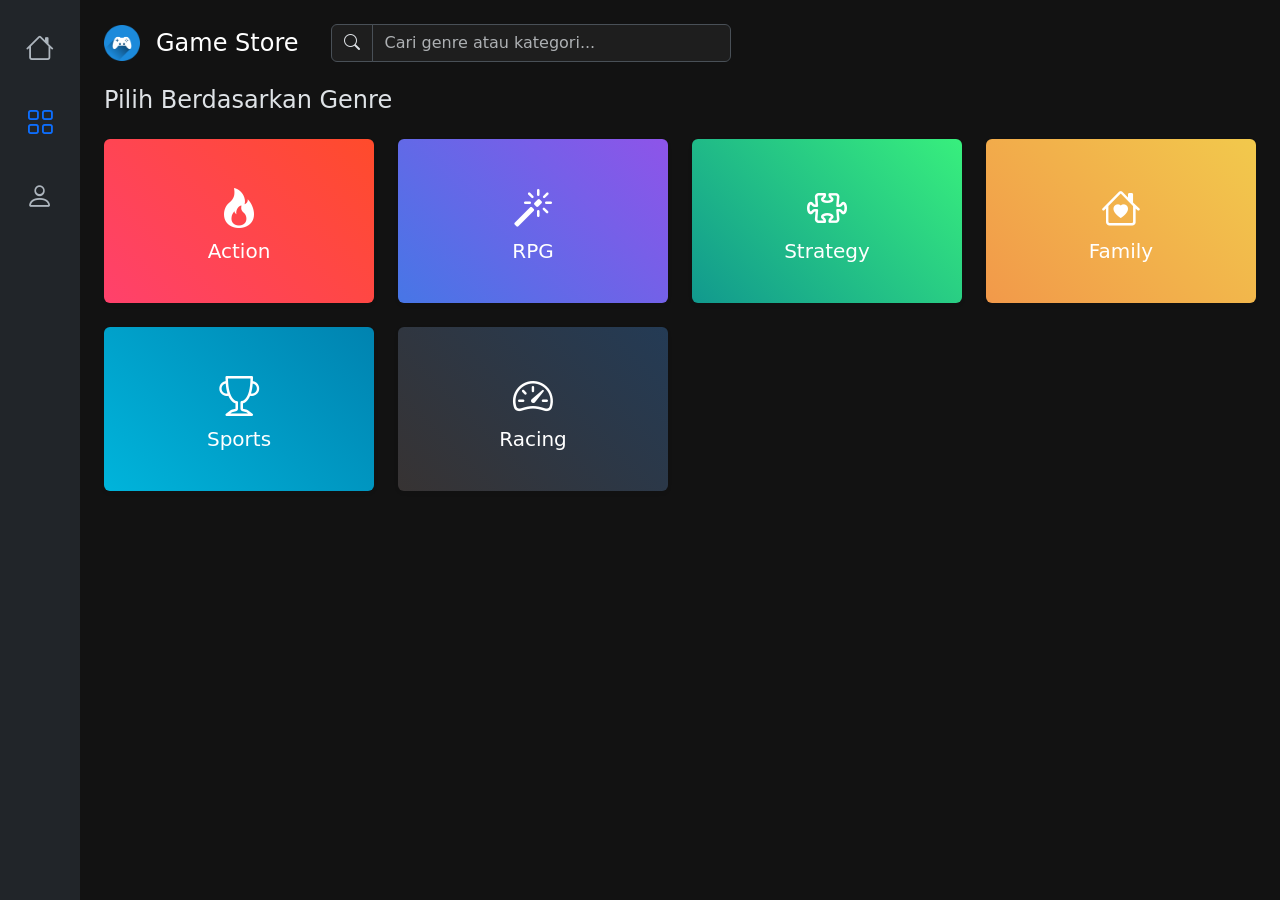
==== commit 1cff7381: "update7" ====
--- a/kategori.html
+++ b/kategori.html
@@ -33,298 +33,89 @@
                 </ul>
             </div>
         </nav>
-
         <main class="content-area p-4">
             <header class="d-flex align-items-center gap-3 mb-4">
                 <a href="index.html" class="d-flex align-items-center gap-3 text-decoration-none text-white me-3">
                     <img src="assets/img/video-games-icon-png-9.jpg" alt="Game Store Logo" class="header-icon">
                     <h1 class="h4 mb-0 d-none d-sm-block">Game Store</h1>
                 </a>
-                <!-- <div class="input-group search-bar-wrapper flex-grow-1">
+                <div class="input-group search-bar-wrapper flex-grow-1">
                     <span class="input-group-text"><i class="bi bi-search"></i></span>
-                    <input type="text" class="form-control search-bar" placeholder="Cari aplikasi, game, dan lainnya">
-                </div> -->
+                    <input type="text" class="form-control search-bar" placeholder="Cari genre atau kategori...">
+                </div>
             </header>
-<!-- 
+
             <section class="mb-5">
-                <div class="d-flex justify-content-between align-items-center mb-3">
-                    <h2 class="h4">Kategori game paling laris</h2>
-                </div>
+                <h2 class="h4 mb-4">Pilih Berdasarkan Genre</h2>
                 
-                <div class="swiper member-slider game-slider-laris">
-                    <div class="swiper-wrapper">
-                        
-                        <div class="swiper-slide">
-                            <div class="card game-card h-100">
-                                <img src="https://placehold.co/600x800/2a9d8f/white?text=Simulation" class="card-img-top" alt="eFootball">
+                <div class="row row-cols-2 row-cols-md-3 row-cols-lg-4 g-4" id="genre-container">
+                    
+                    <div class="col">
+                        <a href="genre_action.html" class="text-decoration-none"> <div class="card genre-card h-100 text-center p-4 border-0 shadow-sm" style="background: linear-gradient(45deg, #ff416c, #ff4b2b);">
                                 <div class="card-body">
-                                    <h5 class="card-title">Game Simulation</h5>
-                                    
+                                    <i class="bi bi-fire fs-1 text-white mb-3"></i>
+                                    <h5 class="card-title text-white mb-0">Action</h5>
                                 </div>
                             </div>
-                        </div>
-                        <div class="swiper-slide">
-                            <div class="card game-card h-100">
-                                <img src="https://placehold.co/600x800/e9c46a/black?text=Educational" class="card-img-top" alt="Minecraft">
+                        </a>
+                    </div>
+
+                    <div class="col">
+                        <a href="genre_rpg.html" class="text-decoration-none">
+                            <div class="card genre-card h-100 text-center p-4 border-0 shadow-sm" style="background: linear-gradient(45deg, #4776e6, #8e54e9);">
                                 <div class="card-body">
-                                    <h5 class="card-title">Game Educational</h5>
+                                    <i class="bi bi-magic fs-1 text-white mb-3"></i>
+                                    <h5 class="card-title text-white mb-0">RPG</h5>
                                 </div>
                             </div>
-                        </div>
-                        <div class="swiper-slide">
-                            <div class="card game-card h-100">
-                                <img src="https://placehold.co/600x800/f4a261/black?text=Adventure" class="card-img-top" alt="Roblox">
+                        </a>
+                    </div>
+                    <div class="col">
+                        <a href="genre_strategy.html" class="text-decoration-none">
+                            <div class="card genre-card h-100 text-center p-4 border-0 shadow-sm" style="background: linear-gradient(45deg, #11998e, #38ef7d);">
                                 <div class="card-body">
-                                    <h5 class="card-title">Game Adventure</h5>
-                                    
+                                    <i class="bi bi-puzzle fs-1 text-white mb-3"></i> 
+                                    <h5 class="card-title text-white mb-0">Strategy</h5>
                                 </div>
                             </div>
-                        </div>
-                        <div class="swiper-slide">
-                            <div class="card game-card h-100">
-                                <img src="https://placehold.co/600x800/e76f51/white?text=E-Sport" class="card-img-top" alt="Township">
+                        </a>
+                    </div>
+
+                    <div class="col">
+                        <a href="genre_family.html" class="text-decoration-none">
+                            <div class="card genre-card h-100 text-center p-4 border-0 shadow-sm" style="background: linear-gradient(45deg, #f2994a, #f2c94c);">
                                 <div class="card-body">
-                                    <h5 class="card-title">Game E-Sport</h5>
-                                    
+                                    <i class="bi bi-house-heart fs-1 text-white mb-3"></i>
+                                    <h5 class="card-title text-white mb-0">Family</h5>
                                 </div>
                             </div>
-                        </div>
-                        <div class="swiper-slide">
-                            <div class="card game-card h-100">
-                                <img src="https://placehold.co/600x800/264653/white?text=Role+Play" class="card-img-top" alt="Asphalt 9">
+                        </a>
+                    </div>
+
+                    <div class="col">
+                        <a href="genre_sports.html" class="text-decoration-none">
+                            <div class="card genre-card h-100 text-center p-4 border-0 shadow-sm" style="background: linear-gradient(45deg, #00b4db, #0083b0);">
                                 <div class="card-body">
-                                    <h5 class="card-title">Game Role Play</h5>
+                                    <i class="bi bi-trophy fs-1 text-white mb-3"></i>
+                                    <h5 class="card-title text-white mb-0">Sports</h5>
                                 </div>
                             </div>
-                        </div>
-                        <div class="swiper-slide">
-                            <div class="card game-card h-100">
-                                <img src="https://placehold.co/600x800/9b59b6/white?text=Casual" class="card-img-top" alt="FC 25">
+                        </a>
+                    </div>
+
+                    <div class="col">
+                        <a href="genre_racing.html" class="text-decoration-none">
+                            <div class="card genre-card h-100 text-center p-4 border-0 shadow-sm" style="background: linear-gradient(45deg, #373333, #243b55);">
                                 <div class="card-body">
-                                    <h5 class="card-title">Game Casual</h5>
-                                    <span class="badge bg-success mb-2"></span>
+                                    <i class="bi bi-speedometer2 fs-1 text-white mb-3"></i>
+                                    <h5 class="card-title text-white mb-0">Racing</h5>
                                 </div>
                             </div>
-                        </div>
-
+                        </a>
                     </div>
-                    <div class="swiper-button-next"></div>
-                    <div class="swiper-button-prev"></div>
-                </div>
-            </section> -->
-
-            <section>
-                <div class="d-flex justify-content-between align-items-center mb-4">
-                    <h2 class="h4">Game paling populer</h2>
-                    <a href="kategori_populer.html" class="text-decoration-none">Lihat semua <i class="bi bi-chevron-right"></i></a>
-                </div>
-                
-                <div class="swiper member-slider game-slider-populer">
-                    <div class="swiper-wrapper">
-                        
-                        <div class="swiper-slide">
-                            <div class="card game-card h-100">
-                                <img src="assets/img/app/ff.jpg" class="card-img-top" alt="Garena Free Fire">
-                                <div class="card-body">
-                                    <h5 class="card-title">Garena Free Fire</h5>
-                                    <span class="badge bg-success mb-2"></span>
-                                </div>
-                            </div>
-                        </div>
-                         <div class="swiper-slide">
-                            <div class="card game-card h-100">
-                                <img src="assets/img/app/pubg.png" class="card-img-top" alt="PUBG">
-                                <div class="card-body">
-                                    <h5 class="card-title">PUBG</h5>
-                                    
-                                </div>
-                            </div>
-                        </div>
-                        <div class="swiper-slide">
-                            <div class="card game-card h-100">
-                                <img src="assets/img/app/ml.jpg" class="card-img-top" alt="Mobile Legend">
-                                <div class="card-body">
-                                    <h5 class="card-title">Mobile Legend</h5>
-                                    
-                                </div>
-                            </div>
-                        </div>
-                        <div class="swiper-slide">
-                            <div class="card game-card h-100">
-                                <img src="assets/img/app/brawel.jpeg" class="card-img-top" alt="Brawl Starts">
-                                <div class="card-body">
-                                    <h5 class="card-title">Brawl Starts</h5>
-                                    <span class="badge bg-success mb-2"></span>
-                                </div>
-                            </div>
-                        </div>
-                         <div class="swiper-slide">
-                            <div class="card game-card h-100">
-                                <img src="assets/img/app/sniper3d.webp" class="card-img-top" alt="Sniper 3D">
-                                <div class="card-body">
-                                    <h5 class="card-title">Sniper 3D</h5>
-                                    
-                                </div>
-                            </div>
-                        </div>
-                        <div class="swiper-slide">
-                            <div class="card game-card h-100">
-                                <img src="assets/img/app/callofduty.png" class="card-img-top" alt="Call Of Duty">
-                                <div class="card-body">
-                                    <h5 class="card-title">Call Of Duty</h5>
-                                    
-                                </div>
-                            </div>
-                        </div>
-                        <div class="swiper-slide">
-                            <div class="card game-card h-100">
-                                <img src="assets/img/app/amoungus.jpg" class="card-img-top" alt="Amoung Us">
-                                <div class="card-body">
-                                    <h5 class="card-title">Amoung Us</h5>
-                                    
-                                </div>
-                            </div>
-                        </div>
-                        <div class="swiper-slide">
-                            <div class="card game-card h-100">
-                                <img src="assets/img/app/templerun.jpeg" class="card-img-top" alt="Temple Run 2">
-                                <div class="card-body">
-                                    <h5 class="card-title">Temple Run 2</h5>
-                                    <span class="badge bg-success mb-2"></span>
-                                </div>
-                            </div>
-                        </div>
-                         <div class="swiper-slide">
-                            <div class="card game-card h-100">
-                                <img src="assets/img/app/litepubg.webp" class="card-img-top" alt="PUBG Lite">
-                                <div class="card-body">
-                                    <h5 class="card-title">PUBG Lite</h5>
-                                    
-                                </div>
-                            </div>
-                        </div>
-                        <div class="swiper-slide">
-                            <div class="card game-card h-100">
-                                <img src="assets/img/app/gangster.png" class="card-img-top" alt="Gangster Vegas">
-                                <div class="card-body">
-                                    <h5 class="card-title">Gangster Vegas</h5>
-                                    
-                                </div>
-                            </div>
-                        </div>
-
-                    </div>
-                    <div class="swiper-button-next"></div>
-                    <div class="swiper-button-prev"></div>
-                </div>
-            </section>
-            <section>
-                <div class="d-flex justify-content-between align-items-center mb-4 mt-3">
-                    <h2 class="h4">Game paling tidak populer</h2>
-                    <a href="kategori_tdkpopuler.html" class="text-decoration-none">Lihat semua <i class="bi bi-chevron-right"></i></a>
-                </div>
-                
-                <div class="swiper member-slider game-slider-populer">
-                    <div class="swiper-wrapper">
-                        
-                        <div class="swiper-slide">
-                            <div class="card game-card h-100">
-                                <img src="assets/img/app/wwe.jpeg" class="card-img-top" alt="WWE Mayhem">
-                                <div class="card-body">
-                                    <h5 class="card-title">WWE Mayhem</h5>
-                                    <span class="badge bg-success mb-2"></span>
-                                </div>
-                            </div>
-                        </div>
-                         <div class="swiper-slide">
-                            <div class="card game-card h-100">
-                                <img src="assets/img/app/laracroft.png" class="card-img-top" alt="Lara Croft">
-                                <div class="card-body">
-                                    <h5 class="card-title">Lara Croft</h5>
-                                    
-                                </div>
-                            </div>
-                        </div>
-                        <div class="swiper-slide">
-                            <div class="card game-card h-100">
-                                <img src="assets/img/app/Royal-Revolt-2-icon.webp" class="card-img-top" alt="Royal Revolt 2">
-                                <div class="card-body">
-                                    <h5 class="card-title">Royal Revolt2</h5>
-                                    
-                                </div>
-                            </div>
-                        </div>
-                        <div class="swiper-slide">
-                            <div class="card game-card h-100">
-                                <img src="assets/img/app/shadowgun.png" class="card-img-top" alt="Shadow Gun">
-                                <div class="card-body">
-                                    <h5 class="card-title">Shadow Gun</h5>
-                                    <span class="badge bg-success mb-2"></span>
-                                </div>
-                            </div>
-                        </div>
-                         <div class="swiper-slide">
-                            <div class="card game-card h-100">
-                                <img src="assets/img/app/bullet.webp" class="card-img-top" alt="Bullet Force">
-                                <div class="card-body">
-                                    <h5 class="card-title">Bullet Force</h5>
-                                    
-                                </div>
-                            </div>
-                        </div>
-                        <div class="swiper-slide">
-                            <div class="card game-card h-100">
-                                <img src="assets/img/app/modernops.webp" class="card-img-top" alt="Modern OPS">
-                                <div class="card-body">
-                                    <h5 class="card-title">Modern OPS</h5>
-                                    
-                                </div>
-                            </div>
-                        </div>
-                        <div class="swiper-slide">
-                            <div class="card game-card h-100">
-                                <img src="assets/img/app/bedwar.png" class="card-img-top" alt="Bed Wars">
-                                <div class="card-body">
-                                    <h5 class="card-title">Bed Wars</h5>
-                                    
-                                </div>
-                            </div>
-                        </div>
-                        <div class="swiper-slide">
-                            <div class="card game-card h-100">
-                                <img src="assets/img/app/slap.jpg" class="card-img-top" alt="Slap Kings">
-                                <div class="card-body">
-                                    <h5 class="card-title">Slap Kings</h5>
-                                    <span class="badge bg-success mb-2"></span>
-                                </div>
-                            </div>
-                        </div>
-                         <div class="swiper-slide">
-                            <div class="card game-card h-100">
-                                <img src="assets/img/app/vektor2.webp" class="card-img-top" alt="Vector 2">
-                                <div class="card-body">
-                                    <h5 class="card-title">Vector 2</h5>
-                                    
-                                </div>
-                            </div>
-                        </div>
-                        <div class="swiper-slide">
-                            <div class="card game-card h-100">
-                                <img src="assets/img/app/murderus.png" class="card-img-top" alt="Murder US">
-                                <div class="card-body">
-                                    <h5 class="card-title">Murder US</h5>
-                                    
-                                </div>
-                            </div>
-                        </div>
-
-                    </div>
-                    <div class="swiper-button-next"></div>
-                    <div class="swiper-button-prev"></div>
                 </div>
             </section>
         </main>
-
         <a href="#" class="scroll-top d-flex align-items-center justify-content-center">
             <i class="bi bi-arrow-up-short"></i>
         </a>
@@ -344,99 +135,9 @@
             <span>Profil</span>
         </a>
     </nav>
+    
 
     <script src="https://cdn.jsdelivr.net/npm/bootstrap@5.3.3/dist/js/bootstrap.bundle.min.js"></script>
     <script src="https://cdn.jsdelivr.net/npm/swiper@11/swiper-bundle.min.js"></script>
-
-    <script>
-        // --- Script untuk Popover (Sudah ada) ---
-        const popoverTriggerList = document.querySelectorAll('[data-bs-toggle="popover"]');
-        const popoverList = [...popoverTriggerList].map(popoverTriggerEl => new bootstrap.Popover(popoverTriggerEl, {
-            container: 'body'
-        }));
-
-        // --- Script untuk Scroll-to-Top (Sudah ada) ---
-        const scrollTop = document.querySelector('.scroll-top');
-        if (scrollTop) {
-            const togglescrollTop = function() {
-                window.scrollY > 100 ? scrollTop.classList.add('active') : scrollTop.classList.remove('active');
-            }
-            window.addEventListener('load', togglescrollTop);
-            document.addEventListener('scroll', togglescrollTop);
-            scrollTop.addEventListener('click', (e) => {
-                e.preventDefault();
-                window.scrollTo({
-                    top: 0,
-                    behavior: 'smooth'
-                });
-            });
-        }
-    </script>
-
-    <script>
-        // --- Opsi BERSAMA untuk Slider Game (yang tidak berubah) ---
-        const baseGameSliderOptions = {
-            loop: true,
-            navigation: {
-                nextEl: '.swiper-button-next',
-                prevEl: '.swiper-button-prev',
-            },
-            breakpoints: {
-                320: { slidesPerView: 2, spaceBetween: 15 }, 
-                576: { slidesPerView: 2, spaceBetween: 15 },
-                768: { slidesPerView: 3, spaceBetween: 20 },
-                992: { slidesPerView: 4, spaceBetween: 20 },
-                1200: { slidesPerView: 5, spaceBetween: 20 }
-            }
-        };
-
-        // --- Inisialisasi Slider "Paling Laris" (3 detik) ---
-        const swiperLaris = new Swiper('.game-slider-laris', {
-            ...baseGameSliderOptions, // Menggunakan opsi bersama
-            autoplay: { // Menambahkan autoplay spesifik
-                delay: 3000, // 3 detik
-                disableOnInteraction: false,
-            },
-        });
-
-        // --- Inisialisasi Slider "Paling Populer" (5 detik) ---
-        const swiperPopuler = new Swiper('.game-slider-populer', {
-            ...baseGameSliderOptions, // Menggunakan opsi bersama
-            autoplay: { // Menambahkan autoplay spesifik
-                delay: 4000, // 5 detik
-                disableOnInteraction: false,
-            },
-        });
-    </script>
-    <script>
-        // Klik kartu membuka Play Store search berdasarkan nama aplikasi
-        document.querySelectorAll('.game-card').forEach(card => {
-            card.addEventListener('click', (e) => {
-                if (e.target.closest('a') || e.target.closest('button')) return;
-                const titleEl = card.querySelector('.card-title');
-                if (!titleEl) return;
-                const q = encodeURIComponent(titleEl.textContent.trim());
-                const url = `https://play.google.com/store/search?q=${q}&c=apps`;
-                window.open(url, '_blank', 'noopener');
-            });
-        });
-    </script>
-    <script>
-        // Search bar: tekan Enter atau klik ikon untuk membuka Play Store search
-        (function(){
-            const input = document.querySelector('.search-bar');
-            const btn = document.querySelector('.search-bar-wrapper .input-group-text');
-            function doSearch(q){
-                q = (q||'').trim();
-                if(!q) return;
-                const url = 'https://play.google.com/store/search?q=' + encodeURIComponent(q) + '&c=apps';
-                window.open(url, '_blank', 'noopener');
-            }
-            if(input){
-                input.addEventListener('keydown', e=>{ if(e.key === 'Enter'){ e.preventDefault(); doSearch(input.value); } });
-            }
-            if(btn){ btn.addEventListener('click', ()=> doSearch(input && input.value)); }
-        })();
-    </script>
 </body>
 </html>
--- a/assets/style.css
+++ b/assets/style.css
@@ -54,7 +54,54 @@
         width: 100%;
     }
 }
-
+/* Mencegah konten (seperti slider) keluar dari area layar */
+.content-area {
+    overflow-x: hidden; 
+    width: 100%;
+}
+
+@media (min-width: 992px) {
+    .content-area {
+        margin-left: var(--sidebar-width);
+        width: calc(100% - var(--sidebar-width));
+    }
+}
+
+/* Penyesuaian Slider agar tidak "bleber" di mobile */
+.member-slider {
+    padding: 0 10px; /* Padding lebih kecil di mobile */
+    width: 100%;
+}
+
+@media (min-width: 768px) {
+    .member-slider {
+        padding: 0 40px; /* Padding kembali normal di desktop untuk tombol nav */
+    }
+}
+
+/* --- Perbaikan Navigasi Bawah (Pastikan bagian ini bersih) --- */
+.mobile-bottom-nav {
+  position: fixed;
+  bottom: 0;
+  left: 0;
+  right: 0;
+  z-index: 1050; /* Z-index lebih tinggi agar selalu di depan */
+  background-color: var(--card-bg);
+  border-top: 1px solid var(--bs-border-color);
+  padding: 0.5rem 0;
+  display: flex;
+  justify-content: space-around;
+  box-shadow: 0 -2px 10px rgba(0,0,0,0.2);
+}
+
+@media (max-width: 991.98px) {
+  body {
+    padding-bottom: 75px !important; /* Ruang untuk nav bawah */
+  }
+  .scroll-top {
+    bottom: 90px; 
+  }
+}
 /* Style Link Sidebar Umum (Berlaku di mobile & desktop) */
 .sidebar .nav-link {
     font-size: 1.75rem;
@@ -110,7 +157,11 @@
     position: relative; /* diperlukan untuk z-index saat hover */
     will-change: transform; /* hint browser untuk performa */
 }
-
+img {
+    max-width: 100%;
+    height: auto;
+    display: block;
+}
 .game-card img {
     aspect-ratio: 1 / 1; /* Buat gambar kotak */
     width: 100%;
